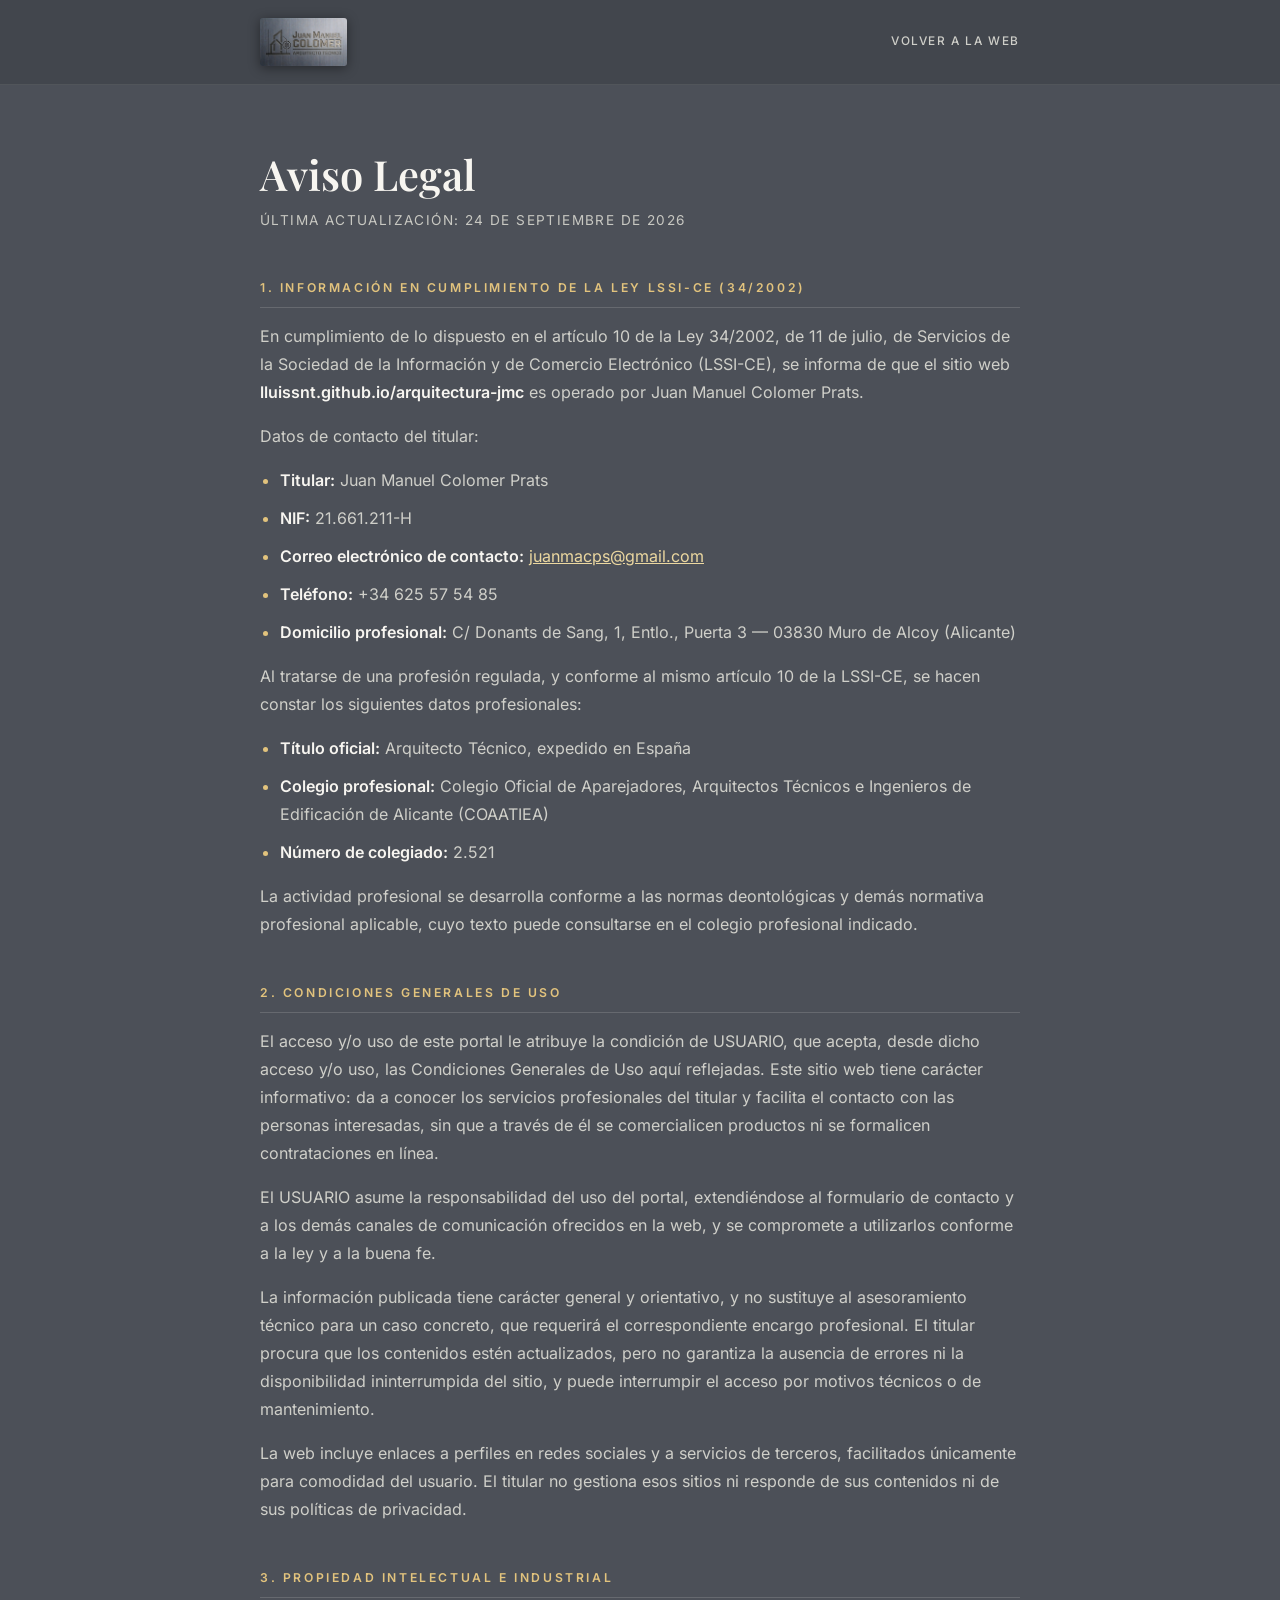
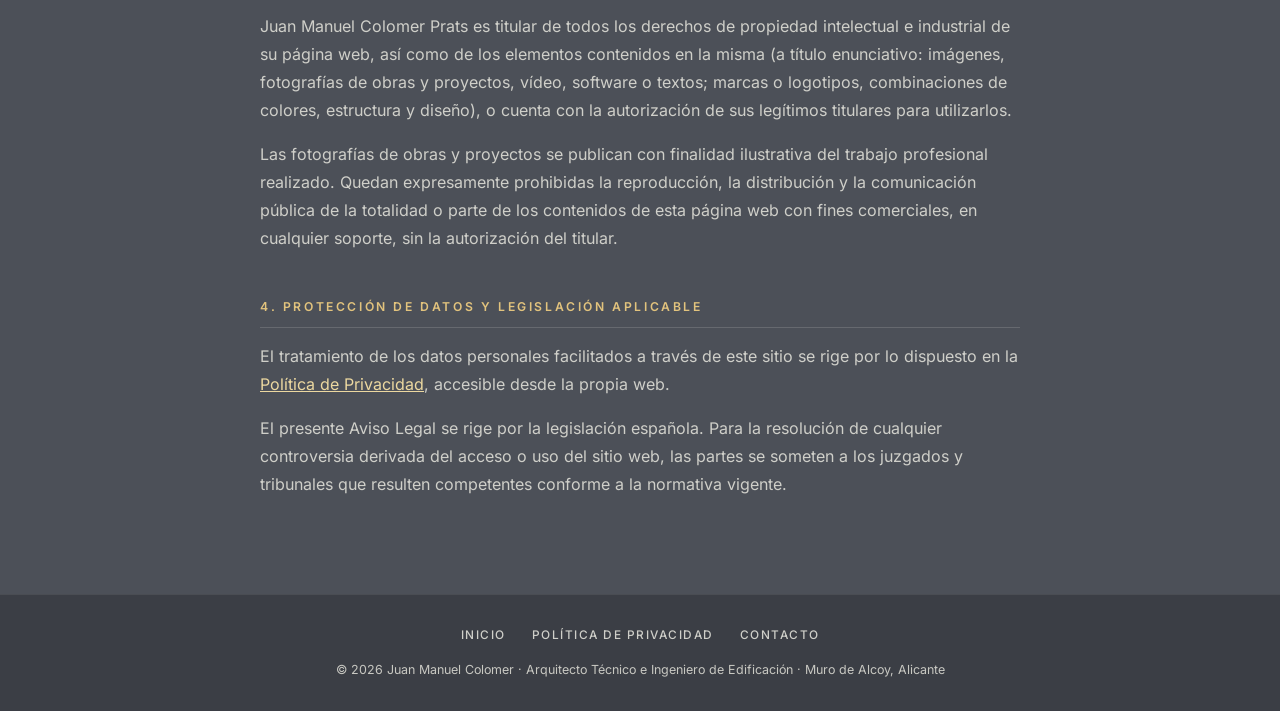
==== aviso-legal.html @ ec4a49cd "Aviso legal y politica de privacidad Co-Authored-By: Claude Opus 5 <noreply@anthropic.com>" ====
<!DOCTYPE html>
<html lang="es">
<head>
<meta charset="UTF-8">
<meta name="viewport" content="width=device-width, initial-scale=1.0">
<title>Aviso Legal | Juan Manuel Colomer · Arquitecto Técnico</title>
<meta name="description" content="Aviso legal de la web de Juan Manuel Colomer Prats, Arquitecto Técnico colegiado en Alicante: datos del titular, condiciones de uso y propiedad intelectual.">
<meta name="theme-color" content="#4c5058">
<link rel="canonical" href="https://lluissnt.github.io/arquitectura-jmc/aviso-legal.html">

<link rel="icon" href="favicon.ico" sizes="any">
<link rel="apple-touch-icon" href="apple-touch-icon.png">

<link rel="preload" href="fonts/inter-400.woff2" as="font" type="font/woff2" crossorigin>
<link rel="preload" href="fonts/playfair-display-600.woff2" as="font" type="font/woff2" crossorigin>
<link rel="stylesheet" href="legal.css">
</head>
<body>

<header class="doc-head">
  <div class="wrap">
    <a href="index.html" aria-label="Juan Manuel Colomer — Inicio">
      <img src="img/logo.jpg" width="720" height="396" alt="Juan Manuel Colomer · Arquitecto Técnico">
    </a>
    <a class="volver" href="index.html">Volver a la web</a>
  </div>
</header>

<main class="wrap">
  <h1>Aviso Legal</h1>
  <p class="fecha">Última actualización: 24 de septiembre de 2026</p>

  <h2>1. Información en cumplimiento de la Ley LSSI-CE (34/2002)</h2>
  <p>En cumplimiento de lo dispuesto en el artículo 10 de la Ley 34/2002, de 11 de julio, de Servicios de la Sociedad de la Información y de Comercio Electrónico (LSSI-CE), se informa de que el sitio web <strong>lluissnt.github.io/arquitectura-jmc</strong> es operado por Juan Manuel Colomer Prats.</p>
  <p>Datos de contacto del titular:</p>
  <ul>
    <li><strong>Titular:</strong> Juan Manuel Colomer Prats</li>
    <li><strong>NIF:</strong> 21.661.211-H</li>
    <li><strong>Correo electrónico de contacto:</strong> <a href="mailto:juanmacps@gmail.com">juanmacps@gmail.com</a></li>
    <li><strong>Teléfono:</strong> +34 625 57 54 85</li>
    <li><strong>Domicilio profesional:</strong> C/ Donants de Sang, 1, Entlo., Puerta 3 — 03830 Muro de Alcoy (Alicante)</li>
  </ul>
  <p>Al tratarse de una profesión regulada, y conforme al mismo artículo 10 de la LSSI-CE, se hacen constar los siguientes datos profesionales:</p>
  <ul>
    <li><strong>Título oficial:</strong> Arquitecto Técnico, expedido en España</li>
    <li><strong>Colegio profesional:</strong> Colegio Oficial de Aparejadores, Arquitectos Técnicos e Ingenieros de Edificación de Alicante (COAATIEA)</li>
    <li><strong>Número de colegiado:</strong> 2.521</li>
  </ul>
  <p>La actividad profesional se desarrolla conforme a las normas deontológicas y demás normativa profesional aplicable, cuyo texto puede consultarse en el colegio profesional indicado.</p>

  <h2>2. Condiciones generales de uso</h2>
  <p>El acceso y/o uso de este portal le atribuye la condición de USUARIO, que acepta, desde dicho acceso y/o uso, las Condiciones Generales de Uso aquí reflejadas. Este sitio web tiene carácter informativo: da a conocer los servicios profesionales del titular y facilita el contacto con las personas interesadas, sin que a través de él se comercialicen productos ni se formalicen contrataciones en línea.</p>
  <p>El USUARIO asume la responsabilidad del uso del portal, extendiéndose al formulario de contacto y a los demás canales de comunicación ofrecidos en la web, y se compromete a utilizarlos conforme a la ley y a la buena fe.</p>
  <p>La información publicada tiene carácter general y orientativo, y no sustituye al asesoramiento técnico para un caso concreto, que requerirá el correspondiente encargo profesional. El titular procura que los contenidos estén actualizados, pero no garantiza la ausencia de errores ni la disponibilidad ininterrumpida del sitio, y puede interrumpir el acceso por motivos técnicos o de mantenimiento.</p>
  <p>La web incluye enlaces a perfiles en redes sociales y a servicios de terceros, facilitados únicamente para comodidad del usuario. El titular no gestiona esos sitios ni responde de sus contenidos ni de sus políticas de privacidad.</p>

  <h2>3. Propiedad intelectual e industrial</h2>
  <p>Juan Manuel Colomer Prats es titular de todos los derechos de propiedad intelectual e industrial de su página web, así como de los elementos contenidos en la misma (a título enunciativo: imágenes, fotografías de obras y proyectos, vídeo, software o textos; marcas o logotipos, combinaciones de colores, estructura y diseño), o cuenta con la autorización de sus legítimos titulares para utilizarlos.</p>
  <p>Las fotografías de obras y proyectos se publican con finalidad ilustrativa del trabajo profesional realizado. Quedan expresamente prohibidas la reproducción, la distribución y la comunicación pública de la totalidad o parte de los contenidos de esta página web con fines comerciales, en cualquier soporte, sin la autorización del titular.</p>

  <h2>4. Protección de datos y legislación aplicable</h2>
  <p>El tratamiento de los datos personales facilitados a través de este sitio se rige por lo dispuesto en la <a href="politica-privacidad.html">Política de Privacidad</a>, accesible desde la propia web.</p>
  <p>El presente Aviso Legal se rige por la legislación española. Para la resolución de cualquier controversia derivada del acceso o uso del sitio web, las partes se someten a los juzgados y tribunales que resulten competentes conforme a la normativa vigente.</p>
</main>

<footer>
  <div class="wrap">
    <div class="doc-links">
      <a href="index.html">Inicio</a>
      <a href="politica-privacidad.html">Política de privacidad</a>
      <a href="index.html#contacto">Contacto</a>
    </div>
    <p class="nota-pie">© <span id="year">2026</span> Juan Manuel Colomer · Arquitecto Técnico e Ingeniero de Edificación · Muro de Alcoy, Alicante</p>
  </div>
</footer>

<script>document.getElementById('year').textContent = new Date().getFullYear();</script>
</body>
</html>
---- legal.css ----
/* Hoja compartida por las dos páginas legales. Reproduce la paleta y las
   tipografías de la portada, pero con una composición de documento: una sola
   columna estrecha, pensada para leer texto largo. */

@font-face{
  font-family:'Inter';font-style:normal;font-weight:400;font-display:swap;
  src:url('fonts/inter-400.woff2') format('woff2');
  unicode-range:U+0000-00FF, U+0131, U+0152-0153, U+02BB-02BC, U+02C6, U+02DA, U+02DC, U+0304, U+0308, U+0329, U+2000-206F, U+20AC, U+2122, U+2191, U+2193, U+2212, U+2215, U+FEFF, U+FFFD;
}
@font-face{
  font-family:'Inter';font-style:normal;font-weight:500;font-display:swap;
  src:url('fonts/inter-500.woff2') format('woff2');
  unicode-range:U+0000-00FF, U+0131, U+0152-0153, U+02BB-02BC, U+02C6, U+02DA, U+02DC, U+0304, U+0308, U+0329, U+2000-206F, U+20AC, U+2122, U+2191, U+2193, U+2212, U+2215, U+FEFF, U+FFFD;
}
@font-face{
  font-family:'Inter';font-style:normal;font-weight:600;font-display:swap;
  src:url('fonts/inter-600.woff2') format('woff2');
  unicode-range:U+0000-00FF, U+0131, U+0152-0153, U+02BB-02BC, U+02C6, U+02DA, U+02DC, U+0304, U+0308, U+0329, U+2000-206F, U+20AC, U+2122, U+2191, U+2193, U+2212, U+2215, U+FEFF, U+FFFD;
}
@font-face{
  font-family:'Playfair Display';font-style:normal;font-weight:600;font-display:swap;
  src:url('fonts/playfair-display-600.woff2') format('woff2');
  unicode-range:U+0000-00FF, U+0131, U+0152-0153, U+02BB-02BC, U+02C6, U+02DA, U+02DC, U+0304, U+0308, U+0329, U+2000-206F, U+20AC, U+2122, U+2191, U+2193, U+2212, U+2215, U+FEFF, U+FFFD;
}

:root{
  --graphite:#4c5058;
  --graphite-2:#42464d;
  --graphite-3:#3b3e45;
  --gold:#e2c37d;
  --gold-light:#ecd8a0;
  --white:#f7f5f0;
  --grey-2:#cfcfc9;
  --grey:#c8c8c2;
  --line:rgba(247,245,240,0.15);
  --line-soft:rgba(247,245,240,0.08);
}

*{box-sizing:border-box;}
html{-webkit-text-size-adjust:100%;}
body{
  margin:0;background:var(--graphite);color:var(--white);
  font-family:'Inter',system-ui,sans-serif;font-size:1rem;line-height:1.75;
  -webkit-font-smoothing:antialiased;
}

/* ---------- Cabecera ---------- */
.doc-head{
  background:var(--graphite-2);border-bottom:1px solid var(--line-soft);
  padding:18px 0;
}
.wrap{width:min(760px,92vw);margin:0 auto;}
.doc-head .wrap{display:flex;align-items:center;justify-content:space-between;gap:20px;}
.doc-head img{height:48px;width:auto;border-radius:3px;display:block;
  box-shadow:0 2px 12px rgba(0,0,0,0.42);}
.volver{
  font-size:.74rem;letter-spacing:1.6px;text-transform:uppercase;font-weight:500;
  color:var(--grey-2);text-decoration:none;border-bottom:1px solid transparent;
  transition:color .3s ease, border-color .3s ease;white-space:nowrap;
}
.volver:hover,.volver:focus-visible{color:var(--gold);border-bottom-color:var(--gold);}

/* ---------- Documento ---------- */
main{padding:64px 0 80px;}
h1{
  font-family:'Playfair Display',serif;font-weight:600;
  font-size:clamp(1.9rem,4.4vw,2.6rem);line-height:1.2;margin:0 0 10px;
}
.fecha{
  margin:0 0 42px;color:var(--grey);font-size:.85rem;
  letter-spacing:1.4px;text-transform:uppercase;
}
.entradilla{color:var(--grey-2);font-size:1.03rem;margin:0 0 38px;}
h2{
  font-family:'Inter',sans-serif;font-size:.76rem;letter-spacing:2.6px;
  text-transform:uppercase;color:var(--gold);font-weight:600;
  margin:44px 0 14px;padding-bottom:9px;border-bottom:1px solid var(--line);
}
p{margin:0 0 16px;color:var(--grey-2);}
ul{margin:0 0 16px;padding-left:20px;}
li{margin-bottom:10px;color:var(--grey-2);}
li::marker{color:var(--gold);}
strong{color:var(--white);font-weight:600;}
a{color:var(--gold-light);}
a:hover{color:var(--gold);}

/* ---------- Pie ---------- */
footer{
  background:var(--graphite-3);border-top:1px solid var(--line-soft);
  padding:30px 0;text-align:center;
}
.doc-links{
  display:flex;flex-wrap:wrap;gap:10px 26px;justify-content:center;
  margin-bottom:14px;
}
.doc-links a{
  font-size:.74rem;letter-spacing:1.5px;text-transform:uppercase;font-weight:500;
  color:var(--grey-2);text-decoration:none;
}
.doc-links a:hover{color:var(--gold);}
.nota-pie{margin:0;color:var(--grey);font-size:.78rem;}

@media (max-width:600px){
  main{padding:44px 0 60px;}
  h2{margin-top:36px;}
}
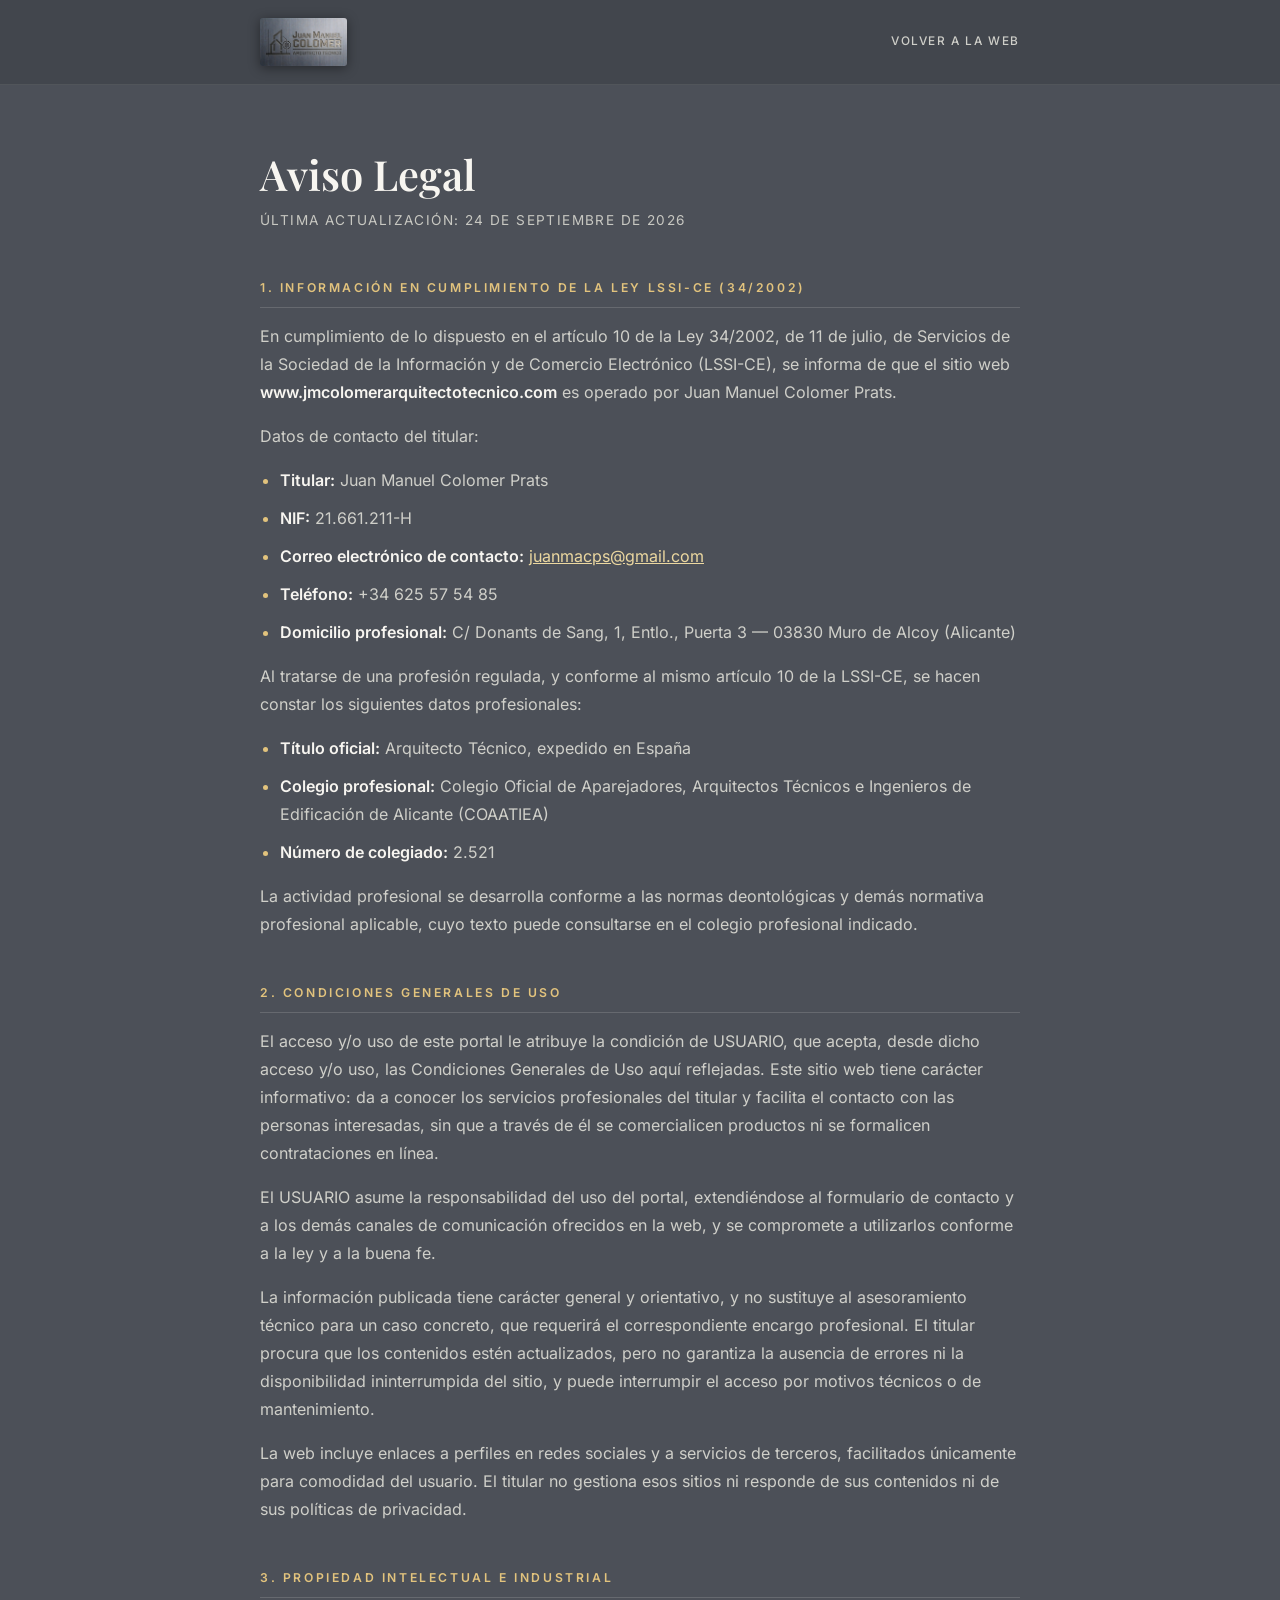
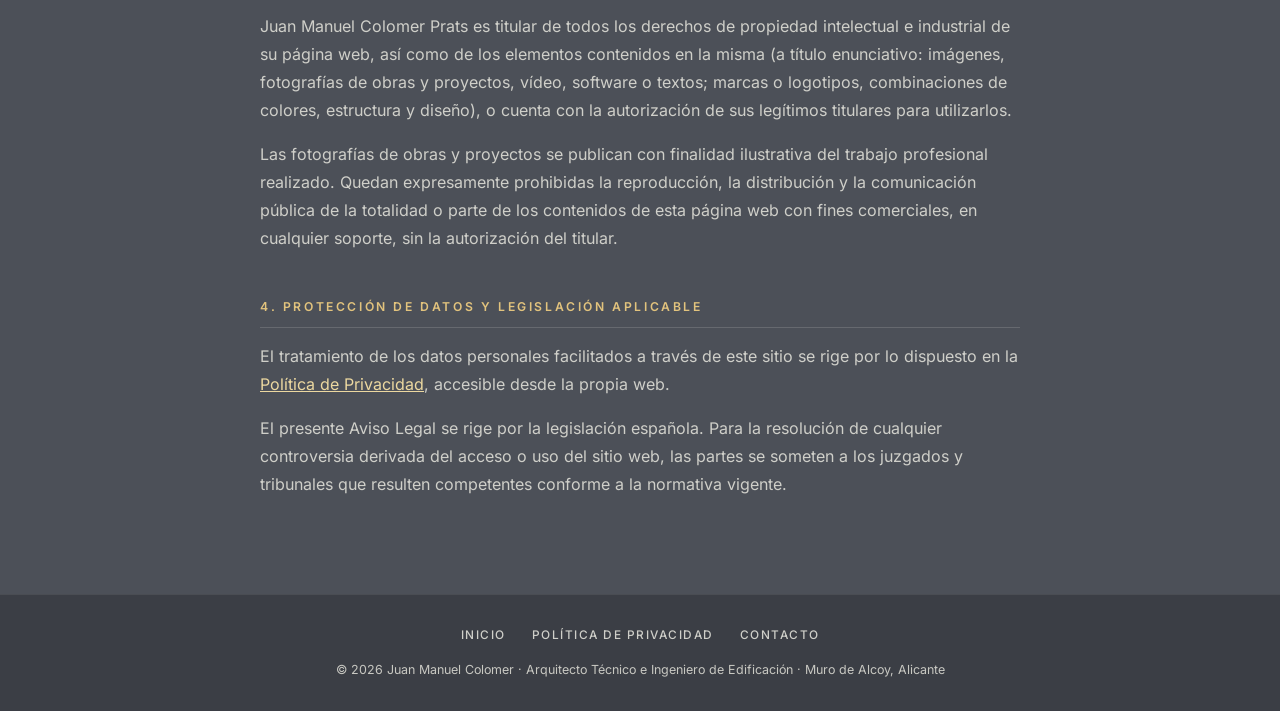
==== commit 52d02b46: "Apuntar canonical, sitemap y robots al dominio propio Co-Authored-By: Claude Opus 5 <noreply@anthrop" ====
--- a/aviso-legal.html
+++ b/aviso-legal.html
@@ -6,7 +6,7 @@
 <title>Aviso Legal | Juan Manuel Colomer · Arquitecto Técnico</title>
 <meta name="description" content="Aviso legal de la web de Juan Manuel Colomer Prats, Arquitecto Técnico colegiado en Alicante: datos del titular, condiciones de uso y propiedad intelectual.">
 <meta name="theme-color" content="#4c5058">
-<link rel="canonical" href="https://lluissnt.github.io/arquitectura-jmc/aviso-legal.html">
+<link rel="canonical" href="https://www.jmcolomerarquitectotecnico.com/aviso-legal.html">
 
 <link rel="icon" href="favicon.ico" sizes="any">
 <link rel="apple-touch-icon" href="apple-touch-icon.png">
@@ -31,7 +31,7 @@
   <p class="fecha">Última actualización: 24 de septiembre de 2026</p>
 
   <h2>1. Información en cumplimiento de la Ley LSSI-CE (34/2002)</h2>
-  <p>En cumplimiento de lo dispuesto en el artículo 10 de la Ley 34/2002, de 11 de julio, de Servicios de la Sociedad de la Información y de Comercio Electrónico (LSSI-CE), se informa de que el sitio web <strong>lluissnt.github.io/arquitectura-jmc</strong> es operado por Juan Manuel Colomer Prats.</p>
+  <p>En cumplimiento de lo dispuesto en el artículo 10 de la Ley 34/2002, de 11 de julio, de Servicios de la Sociedad de la Información y de Comercio Electrónico (LSSI-CE), se informa de que el sitio web <strong>www.jmcolomerarquitectotecnico.com</strong> es operado por Juan Manuel Colomer Prats.</p>
   <p>Datos de contacto del titular:</p>
   <ul>
     <li><strong>Titular:</strong> Juan Manuel Colomer Prats</li>
